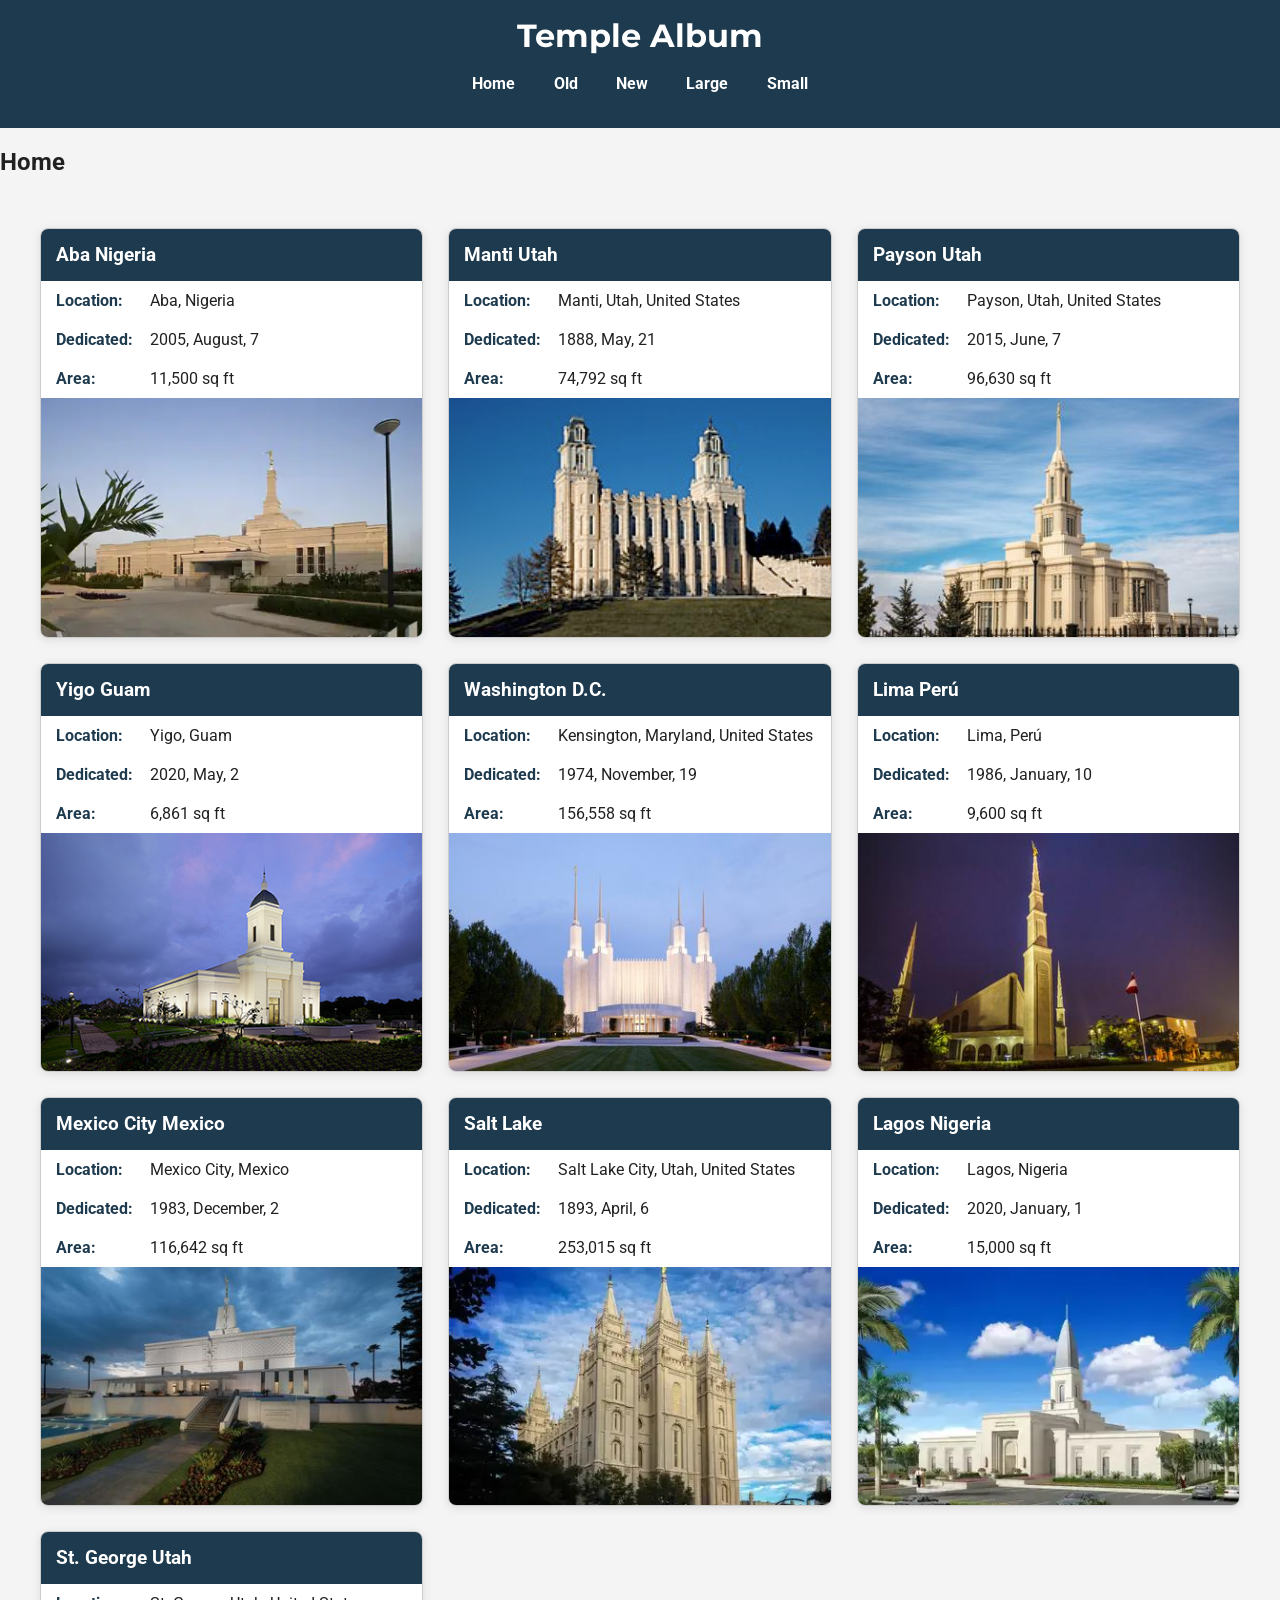
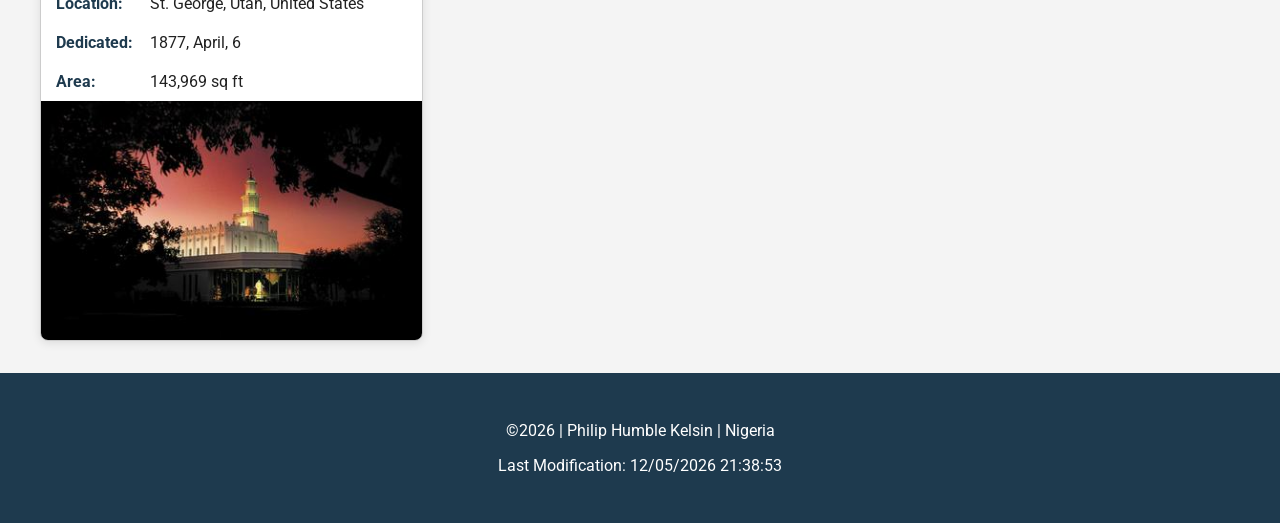
==== filtered-temples.html @ 0327c468 "updated the new temple album page with optimized images, improved accessibility, and enhanced filter" ====
<!DOCTYPE html>
<html lang="en">

<head>
    <meta charset="UTF-8">
    <meta name="viewport" content="width=device-width, initial-scale=1.0">
    <title>WDD 131 - Filtered Temple Album - Philip Humble Kelsin</title>
    <meta name="description"
        content="A high-performance dynamic temple gallery for WDD 131. Features filtering by age and size with optimized lazy-loaded images.">
    <meta name="author" content="Philip Humble Kelsin">

    <link rel="preconnect" href="https://fonts.googleapis.com">
    <link rel="preconnect" href="https://fonts.gstatic.com" crossorigin>
    <link rel="preload" as="style"
        href="https://fonts.googleapis.com/css2?family=Montserrat:wght@700&family=Roboto:wght@400;700&display=swap">
    <link href="https://fonts.googleapis.com/css2?family=Montserrat:wght@700&family=Roboto:wght@400;700&display=swap"
        rel="stylesheet" media="print" onload="this.media='all'">

    <link rel="stylesheet" href="styles/filtered-temples.css">
    <link rel="stylesheet" href="styles/filtered-temples-large.css" media="(min-width: 768px)">
    <script src="scripts/filtered-temples.js" defer></script>
</head>

<body>
    <header>
        <h1>Temple Album</h1>
        <button id="menu" aria-label="Toggle Menu Navigation"></button>
        <nav>
            <ul class="navigation">
                <li><a href="#" id="home-link">Home</a></li>
                <li><a href="#" id="old-link">Old</a></li>
                <li><a href="#" id="new-link">New</a></li>
                <li><a href="#" id="large-link">Large</a></li>
                <li><a href="#" id="small-link">Small</a></li>
            </ul>
        </nav>
    </header>

    <main>
        <h2 id="display-title">Home</h2>
        <div class="res-grid"></div>
    </main>

    <footer>
        <p>&copy;<span id="currentyear"></span> | Philip Humble Kelsin | Nigeria</p>
        <p id="lastModified"></p>
    </footer>
</body>

</html>
---- styles/filtered-temples.css ----
:root {
    --primary: #1e3a4e;
    --secondary: #ecf0f1;
    --accent: #d35400;
    --white: #ffffff;
    --text: #212121;
}

body {
    font-family: 'Roboto', sans-serif;
    background: #f4f4f4;
    color: var(--text);
    margin: 0;
}

header {
    background: var(--primary);
    color: var(--white);
    text-align: center;
    padding: 1rem 0;
    position: relative;
}

h1 {
    margin: 0;
    font-family: 'Montserrat', sans-serif;
}

.navigation li a {
    color: var(--white);
    text-decoration: none;
    padding: 1.2rem;
    display: block;
    font-weight: 700;
    transition: 0.3s;
}

.navigation li a:hover {
    color: var(--accent);
    background-color: rgba(255, 255, 255, 0.1);
}

.res-grid {
    display: grid;
    grid-template-columns: repeat(auto-fit, minmax(300px, 1fr));
    gap: 25px;
    padding: 2rem;
    max-width: 1200px;
    margin: 0 auto;
    min-height: 500px;
}

.temple-card {
    background: var(--white);
    border: 1px solid #ccc;
    box-shadow: 0 2px 10px rgba(0, 0, 0, 0.1);
    border-radius: 8px;
    overflow: hidden;
    display: flex;
    flex-direction: column;
}

.temple-card h3 {
    background: var(--primary);
    color: white;
    padding: 15px;
    margin: 0;
}

.temple-card p {
    padding: 0 15px;
    margin: 10px 0;
}

.label {
    font-weight: bold;
    color: var(--primary);
    display: inline-block;
    width: 90px;
}

.temple-card img {
    width: 100%;
    height: auto;
    aspect-ratio: 400 / 250;
    display: block;
    object-fit: cover;
}

#menu {
    font-size: 2rem;
    background: none;
    border: none;
    color: white;
    cursor: pointer;
    position: absolute;
    top: 1rem;
    right: 1rem;
}

#menu::before {
    content: "☰";
}

#menu.open::before {
    content: "❌";
}

.navigation {
    display: none;
    list-style: none;
    padding: 0;
    margin: 0;
}

.navigation.open {
    display: flex;
    flex-direction: column;
}

footer {
    background: var(--primary);
    color: white;
    text-align: center;
    padding: 2rem;
}
---- styles/filtered-temples-large.css ----
@media screen and (min-width: 768px) {
    #menu {
        display: none;
    }

    .navigation {
        display: flex;
        flex-direction: row;
        justify-content: center;
    }

    .navigation li {
        flex: 0 1 auto;
    }

    .res-grid {
        grid-template-columns: repeat(3, 1fr);
    }
}
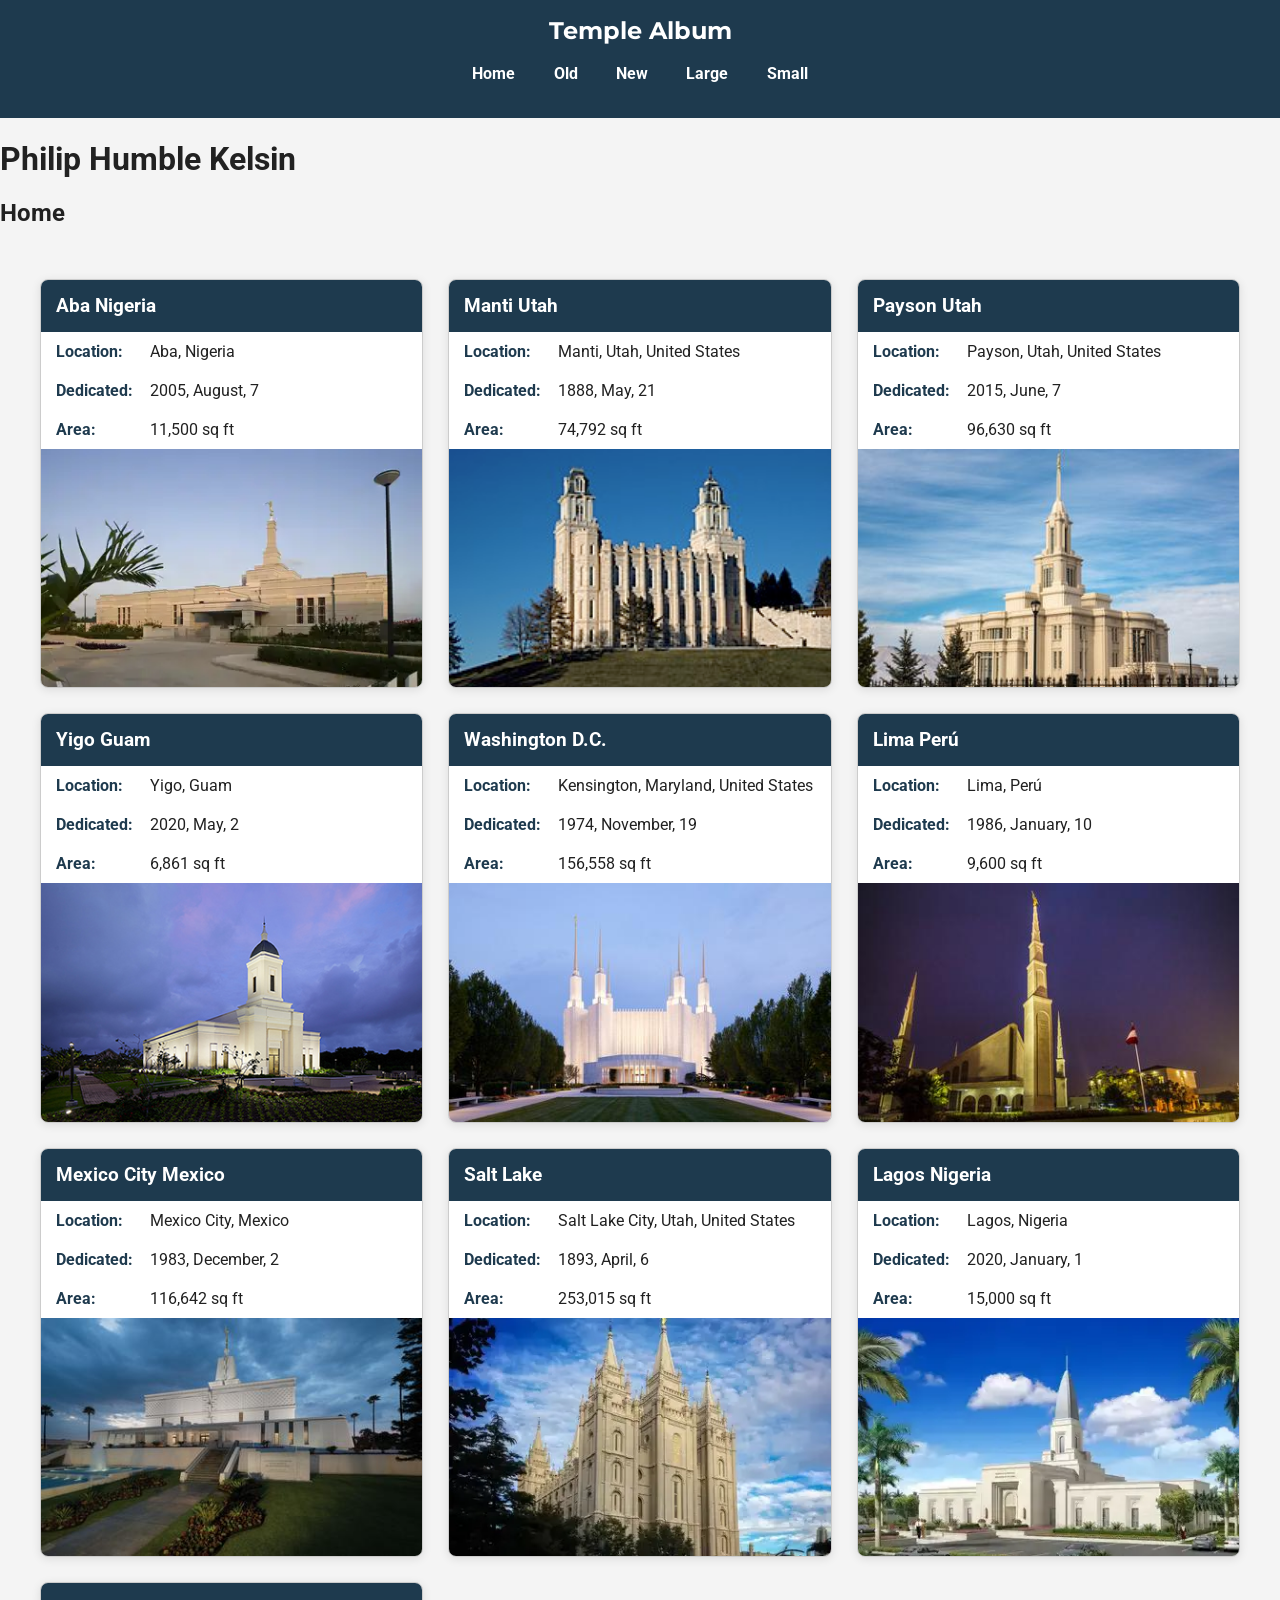
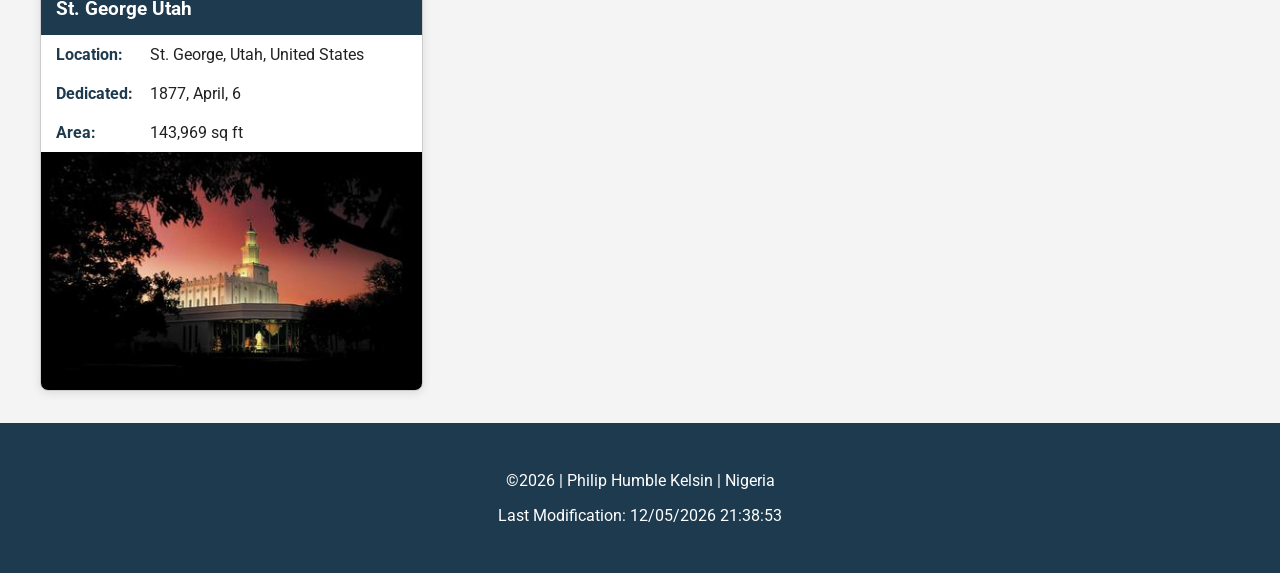
==== commit f8409501: "updated codes to meet lighthouse and audit tools requirements, including semantic HTML, responsive d" ====
--- a/filtered-temples.html
+++ b/filtered-temples.html
@@ -6,8 +6,8 @@
     <meta name="viewport" content="width=device-width, initial-scale=1.0">
     <title>WDD 131 - Filtered Temple Album - Philip Humble Kelsin</title>
     <meta name="description"
-        content="A high-performance dynamic temple gallery for WDD 131. Features filtering by age and size with optimized lazy-loaded images.">
-    <meta name="author" content="Philip Humble Kelsin">
+        content="A high-performance dynamic temple gallery for WDD 131. Features filtering by age and size with optimized lazy-loaded images and zero layout shift.">
+    <meta name="author" content="Philip Humble">
 
     <link rel="preconnect" href="https://fonts.googleapis.com">
     <link rel="preconnect" href="https://fonts.gstatic.com" crossorigin>
@@ -23,7 +23,7 @@
 
 <body>
     <header>
-        <h1>Temple Album</h1>
+        <span>Temple Album</span>
         <button id="menu" aria-label="Toggle Menu Navigation"></button>
         <nav>
             <ul class="navigation">
@@ -37,6 +37,7 @@
     </header>
 
     <main>
+        <h1>Philip Humble Kelsin</h1>
         <h2 id="display-title">Home</h2>
         <div class="res-grid"></div>
     </main>
--- a/styles/filtered-temples.css
+++ b/styles/filtered-temples.css
@@ -21,9 +21,25 @@
     position: relative;
 }
 
-h1 {
+header span {
+    font-family: 'Montserrat', sans-serif;
+    font-size: 1.5rem;
+    font-weight: bold;
+}
+
+.navigation {
+    display: flex;
+    flex-direction: column;
+    list-style: none;
+    padding: 0;
     margin: 0;
-    font-family: 'Montserrat', sans-serif;
+    max-height: 0;
+    overflow: hidden;
+    transition: max-height 0.3s ease-out;
+}
+
+.navigation.open {
+    max-height: 500px;
 }
 
 .navigation li a {
@@ -47,7 +63,7 @@
     padding: 2rem;
     max-width: 1200px;
     margin: 0 auto;
-    min-height: 500px;
+    min-height: 600px;
 }
 
 .temple-card {
@@ -94,7 +110,7 @@
     color: white;
     cursor: pointer;
     position: absolute;
-    top: 1rem;
+    top: 0.5rem;
     right: 1rem;
 }
 
@@ -106,18 +122,6 @@
     content: "❌";
 }
 
-.navigation {
-    display: none;
-    list-style: none;
-    padding: 0;
-    margin: 0;
-}
-
-.navigation.open {
-    display: flex;
-    flex-direction: column;
-}
-
 footer {
     background: var(--primary);
     color: white;
--- a/styles/filtered-temples-large.css
+++ b/styles/filtered-temples-large.css
@@ -4,7 +4,7 @@
     }
 
     .navigation {
-        display: flex;
+        max-height: none;
         flex-direction: row;
         justify-content: center;
     }
